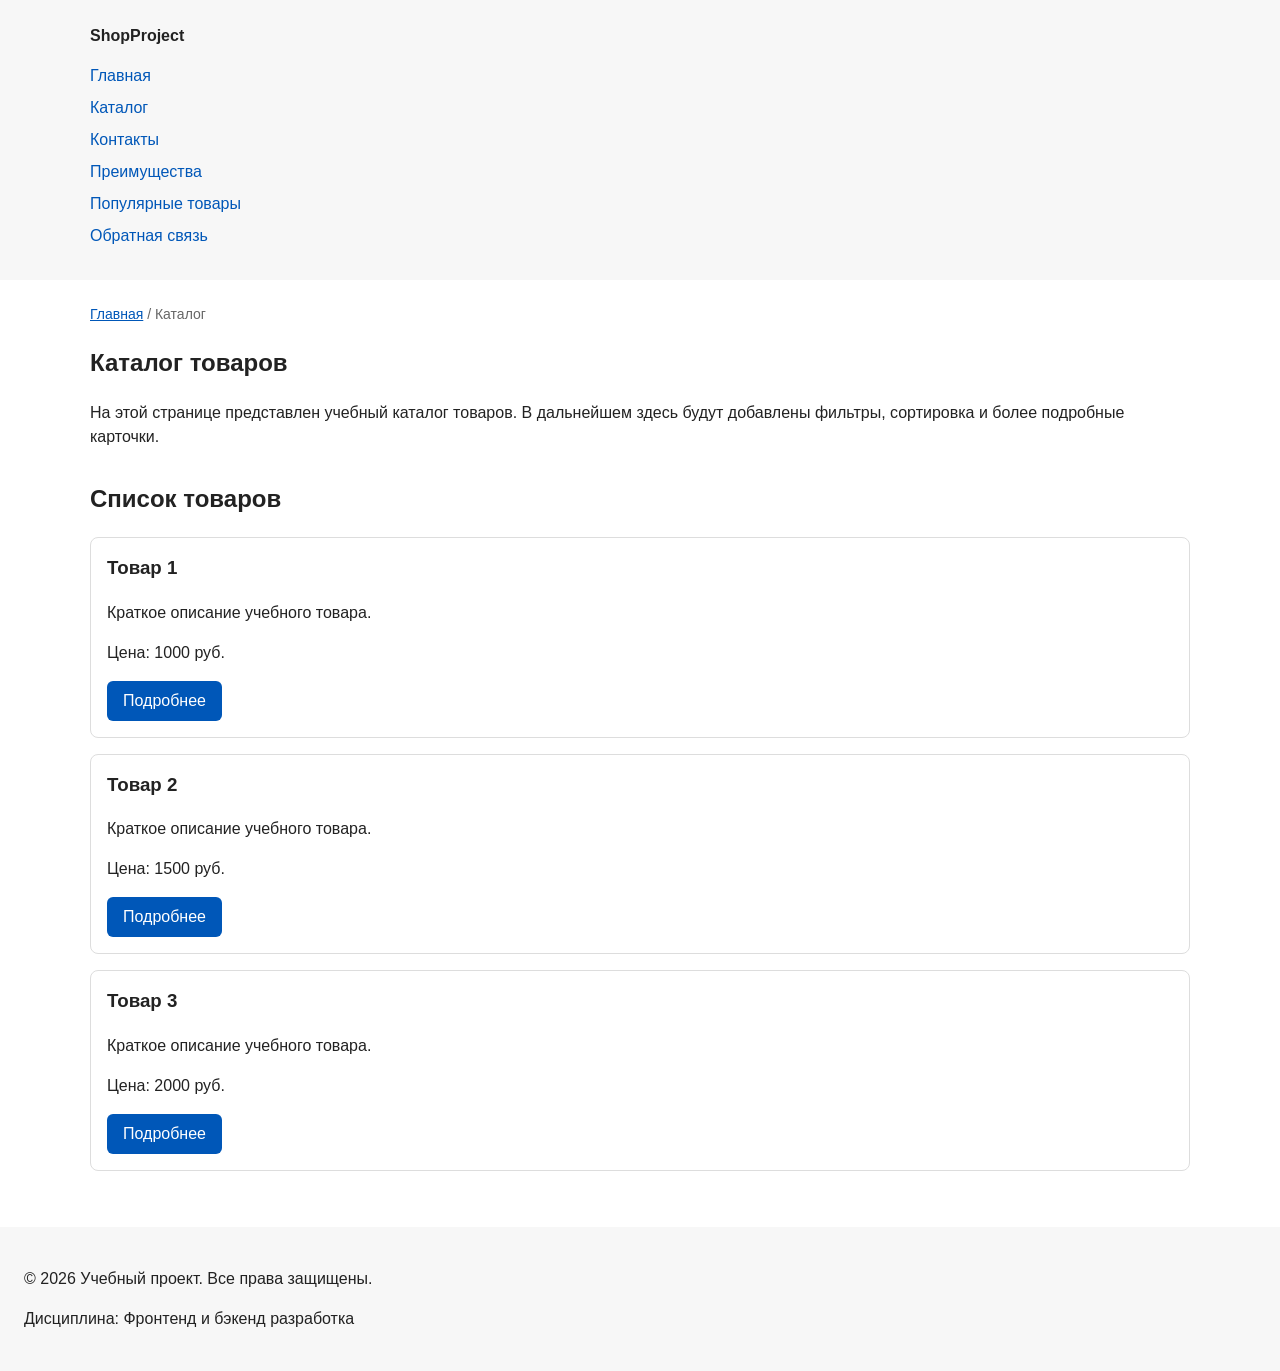
==== catalog.html @ 4d73937c "feat: add multy-page structure navigation and anchots" ====
<!DOCTYPE html>
<html lang="ru">
<head>
  <meta charset="UTF-8">
  <meta name="viewport" content="width=device-width, initial-scale=1.0">
  <meta name="description" content="Каталог товаров учебного интернет-магазина.">
  <title>Каталог товаров — Учебный интернет-магазин</title>
  <link rel="stylesheet" href="css/style.css">
</head>
<body>
  <header>
    <div class="site-header">
      <a class="site-logo" href="index.html">ShopProject</a>

      <nav class="site-nav" aria-label="Основная навигация">
        <ul class="site-nav__list">
          <li><a href="index.html">Главная</a></li>
          <li><a href="catalog.html">Каталог</a></li>
          <li><a href="contacts.html">Контакты</a></li>
          <li><a href="index.html#advantages">Преимущества</a></li>
          <li><a href="index.html#popular">Популярные товары</a></li>
          <li><a href="index.html#contacts">Обратная связь</a></li>
        </ul>
      </nav>
    </div>
  </header>

  <main>
    <nav class="breadcrumbs" aria-label="Хлебные крошки">
      <a href="index.html">Главная</a>
      <span>Каталог</span>
    </nav>

    <section class="section">
      <h1>Каталог товаров</h1>
      <p>
        На этой странице представлен учебный каталог товаров.
        В дальнейшем здесь будут добавлены фильтры, сортировка и более
        подробные карточки.
      </p>
    </section>

    <section class="section">
      <h2>Список товаров</h2>

      <article class="product-card">
        <h3>Товар 1</h3>
        <p>Краткое описание учебного товара.</p>
        <p>Цена: 1000 руб.</p>
        <a class="button" href="index.html#popular">Подробнее</a>
      </article>

      <article class="product-card">
        <h3>Товар 2</h3>
        <p>Краткое описание учебного товара.</p>
        <p>Цена: 1500 руб.</p>
        <a class="button" href="index.html#popular">Подробнее</a>
      </article>

      <article class="product-card">
        <h3>Товар 3</h3>
        <p>Краткое описание учебного товара.</p>
        <p>Цена: 2000 руб.</p>
        <a class="button" href="index.html#popular">Подробнее</a>
      </article>
    </section>
  </main>

  <footer>
    <p>&copy; 2026 Учебный проект. Все права защищены.</p>
    <p>Дисциплина: Фронтенд и бэкенд разработка</p>
  </footer>
</body>
</html>
---- css/style.css ----
html {
  scroll-behavior: smooth;
}


/* ===============================
   1. Переменные проекта
   =============================== */

:root {
  /* Основные цвета проекта */
  --color-bg: #ffffff;
  --color-text: #222222;
  --color-muted: #666666;
  --color-primary: #0057b8;
  --color-primary-dark: #003f86;
  --color-border: #dddddd;
  --color-surface: #f7f7f7;
  --color-surface-accent: #eef5ff;
  --color-danger: #b00020;
  --color-success: #168a2f;
  --color-success-bg: #eefaf0;
  --color-white: #ffffff;

  /* Отступы */
  --space-xs: 4px;
  --space-sm: 8px;
  --space-md: 16px;
  --space-lg: 24px;
  --space-xl: 32px;

  /* Скругления */
  --radius-sm: 6px;
  --radius-md: 8px;
  --radius-lg: 12px;

  /* Размеры */
  --container-width: 1100px;
}


/* ===============================
   2. Базовые стили
   =============================== */

* {
  box-sizing: border-box;
}

body {
  margin: 0;
  font-family: Arial, sans-serif;
  line-height: 1.5;
  color: var(--color-text);
  background-color: var(--color-bg);
}




/*
  Задаём внутренние отступы для основных областей страницы.
  Это делает содержимое визуально отделённым от краёв окна браузера.
*/
header,
main,
footer {
  padding: var(--space-lg);
}
/*
  Оформляем шапку страницы.
  Пока используется простой светло-серый фон.
*/
header {
  background-color: var(--color-surface);
}
/*
  Оформляем подвал страницы тем же фоном,
  чтобы визуально отделить его от основного содержимого.
*/
footer {
  background-color: var(--color-surface);
}


/* ===============================
   3. Общие элементы интерфейса
   =============================== */

a {
  color: var(--color-primary);
}

a:hover {
  color: var(--color-primary-dark);
}

a:focus-visible {
  outline: 2px solid var(--color-primary);
  outline-offset: 3px;
}


/*
  Ограничиваем ширину содержимого шапки,
  чтобы оно не растягивалось слишком сильно на широких экранах.
*/
.site-header {
  max-width: 1100px;
  margin: 0 auto;
}
/*
  Оформляем текстовый логотип.
*/
.site-logo {
  font-weight: bold;
  text-decoration: none;
  color: #222222;
}
/*
  Убираем стандартные отступы и маркеры списка навигации.
*/
.site-nav__list {
  padding: 0;
  margin: 16px 0 0;
  list-style: none;
}
/*
  Добавляем расстояние между пунктами меню.
*/
.site-nav__list li {
  margin-bottom: 8px;
}
/*
  Оформляем ссылки меню.
*/
.site-nav__list a {
  color: #0057b8;
  text-decoration: none;
}
/*
  При наведении мыши подчёркиваем ссылку.
  Подробно состояния интерфейса будут рассмотрены в практической работе 1.7.
*/
.site-nav__list a:hover {
  text-decoration: underline;
}



/*
  Hero-блок — первый крупный блок страницы.
  Он визуально отделяется от остальных разделов фоном и отступами.
*/
/* ===============================
   4. Компоненты страницы
   =============================== */

.hero {
  max-width: var(--container-width);
  margin: 0 auto var(--space-xl);
  padding: var(--space-xl) var(--space-lg);
  background-color: var(--color-surface-accent);
  border-radius: var(--radius-lg);
}

.section {
  max-width: var(--container-width);
  margin: 0 auto var(--space-xl);
}

.section h2 {
  margin-top: 0;
}

/*
  Убираем лишний верхний отступ у заголовков разделов.
*/
.section h2 {
  margin-top: 0;
}



/*
  Карточка товара — самостоятельный блок.
  На следующих занятиях карточки будут доработаны и выстроены в сетку.
*/
.product-card {
  margin-bottom: var(--space-md);
  padding: var(--space-md);
  border: 1px solid var(--color-border);
  border-radius: var(--radius-md);
  background-color: var(--color-bg);
}

.product-card:hover {
  border-color: var(--color-primary);
}

.product-card h3 {
  margin-top: 0;
}



/*
  Пока это обычная ссылка, но визуально она оформляется как кнопка.
*/
.button {
  display: inline-block;
  padding: var(--space-sm) var(--space-md);
  color: var(--color-white);
  background-color: var(--color-primary);
  text-decoration: none;
  border: none;
  border-radius: var(--radius-sm);
  cursor: pointer;
}

.button:hover {
  background-color: var(--color-primary-dark);
}

.button:focus-visible {
  outline: 2px solid var(--color-primary);
  outline-offset: 3px;
}

.button:disabled {
  opacity: 0.6;
  cursor: not-allowed;
}

/*
  Дополнительный информационный блок.
*/
.aside-info {
  max-width: var(--container-width);
  margin: 0 auto var(--space-xl);
  padding: var(--space-md);
  border-left: 4px solid var(--color-primary);
  background-color: var(--color-surface);
}



/*
  Модальное окно.
  Элемент dialog сам умеет открываться поверх страницы.
*/
.order-dialog {
  width: min(100% - 32px, 560px);
  padding: 24px;
  border: none;
  border-radius: 12px;
}

/*
  Затемнение фона за модальным окном.
*/
/* ===============================
   5. Форма и модальное окно
   =============================== */

.order-dialog {
  width: min(100% - 32px, 560px);
  padding: var(--space-lg);
  border: none;
  border-radius: var(--radius-lg);
}

.order-dialog::backdrop {
  background-color: rgba(0, 0, 0, 0.5);
}

.form-field {
  margin-bottom: var(--space-md);
}

.form-field label {
  display: block;
  margin-bottom: var(--space-xs);
}

.form-field input,
.form-field select,
.form-field textarea {
  width: 100%;
  padding: 10px 12px;
  border: 1px solid var(--color-border);
  border-radius: var(--radius-sm);
  font: inherit;
}

.form-field input[type="checkbox"] {
  width: auto;
}

.form-field small {
  display: block;
  margin-top: var(--space-xs);
  color: var(--color-muted);
}


/*
  Видимый фокус для клавиатурной навигации.
*/
.form-field input:hover,
.form-field select:hover,
.form-field textarea:hover {
  border-color: var(--color-primary);
}

.form-field input:focus-visible,
.form-field select:focus-visible,
.form-field textarea:focus-visible,
.form-actions button:focus-visible {
  outline: 2px solid var(--color-primary);
  outline-offset: 3px;
}

[aria-invalid="true"] {
  border-color: var(--color-danger);
}


/*
  Кнопки формы.
*/
.form-actions {
  display: flex;
  gap: 12px;
  margin-top: 20px;
}

/*
  Сообщение об успешной отправке.
*/
.success-message {
  max-width: var(--container-width);
  margin: var(--space-lg) auto;
  padding: var(--space-md);
  border-left: 4px solid var(--color-success);
  background-color: var(--color-success-bg);
}

.breadcrumbs {
  max-width: var(--container-width);
  margin: 0 auto var(--space-md);
  font-size: 14px;
  color: var(--color-muted);
}

.breadcrumbs a {
  color: var(--color-primary);
}

.breadcrumbs span::before {
  content: " / ";
  color: var(--color-muted);
}

:target {
  outline: 2px dashed var(--color-primary);
  outline-offset: 4px;
}
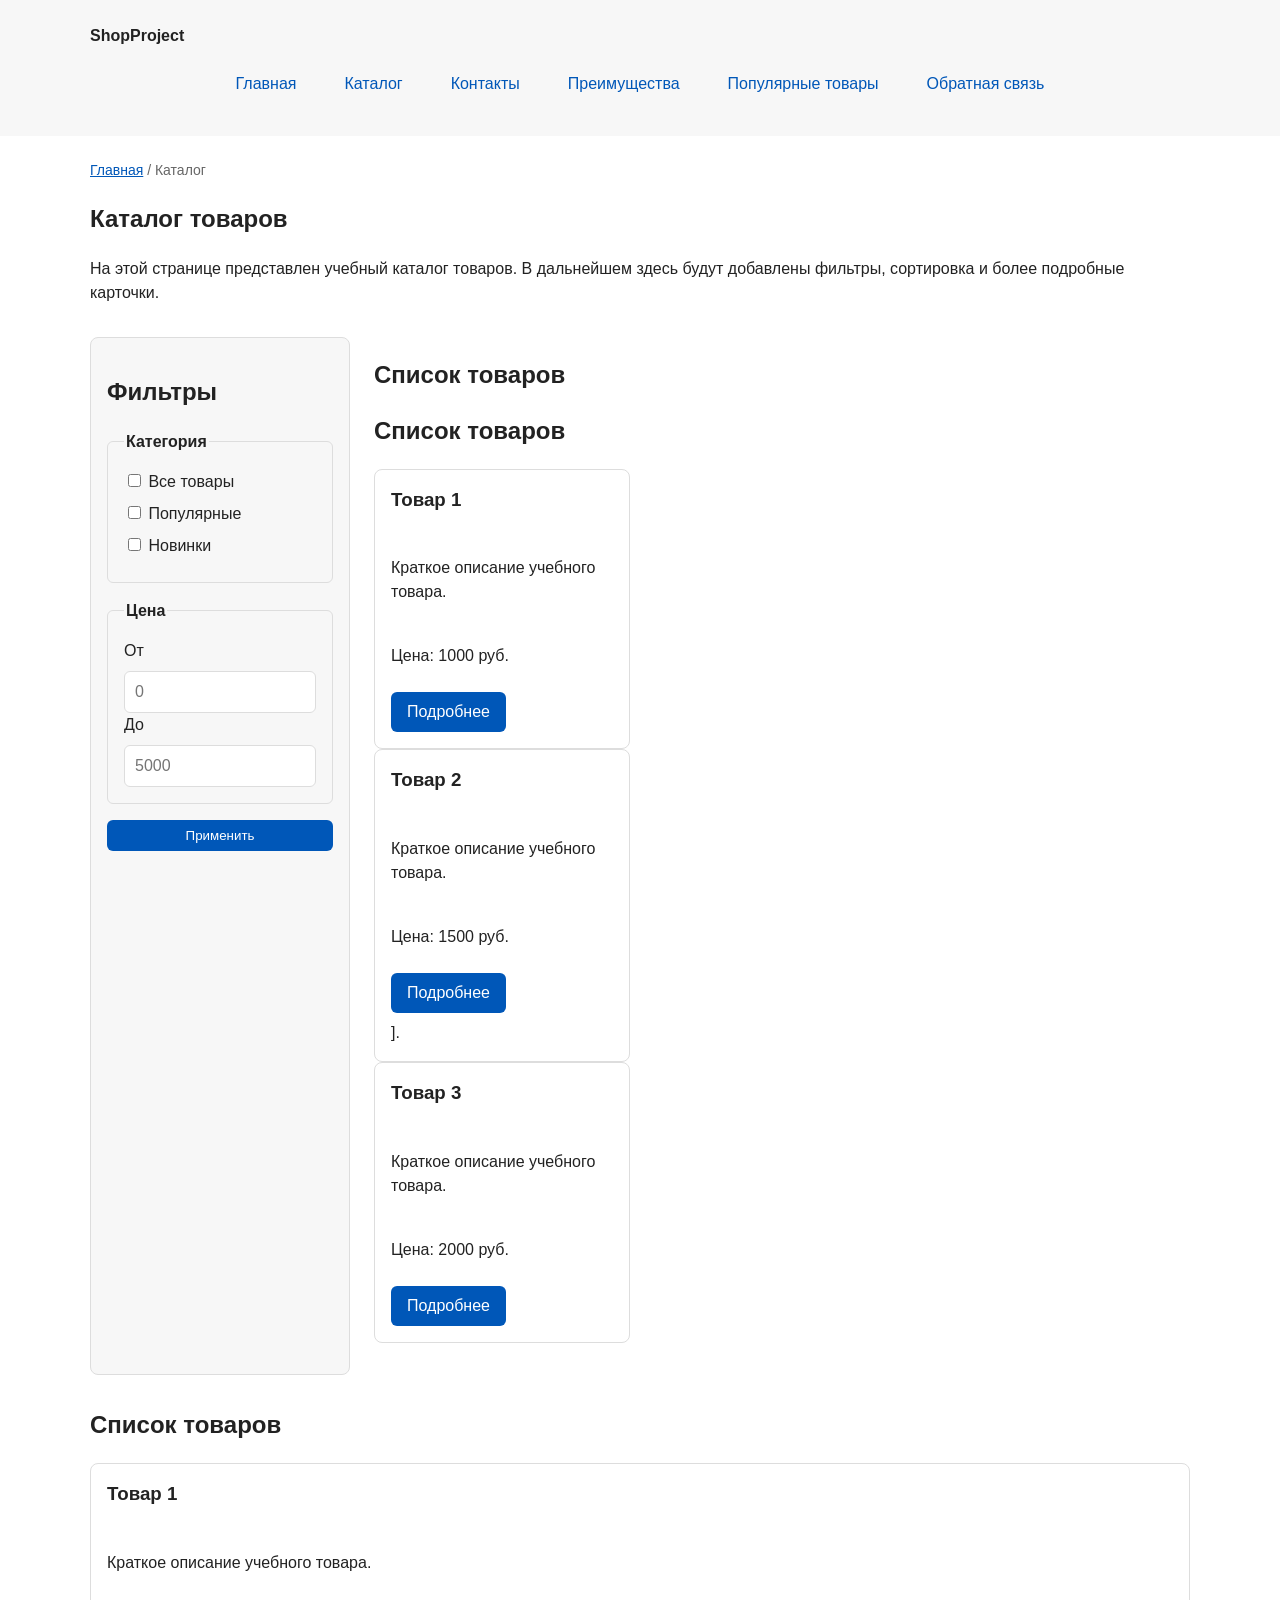
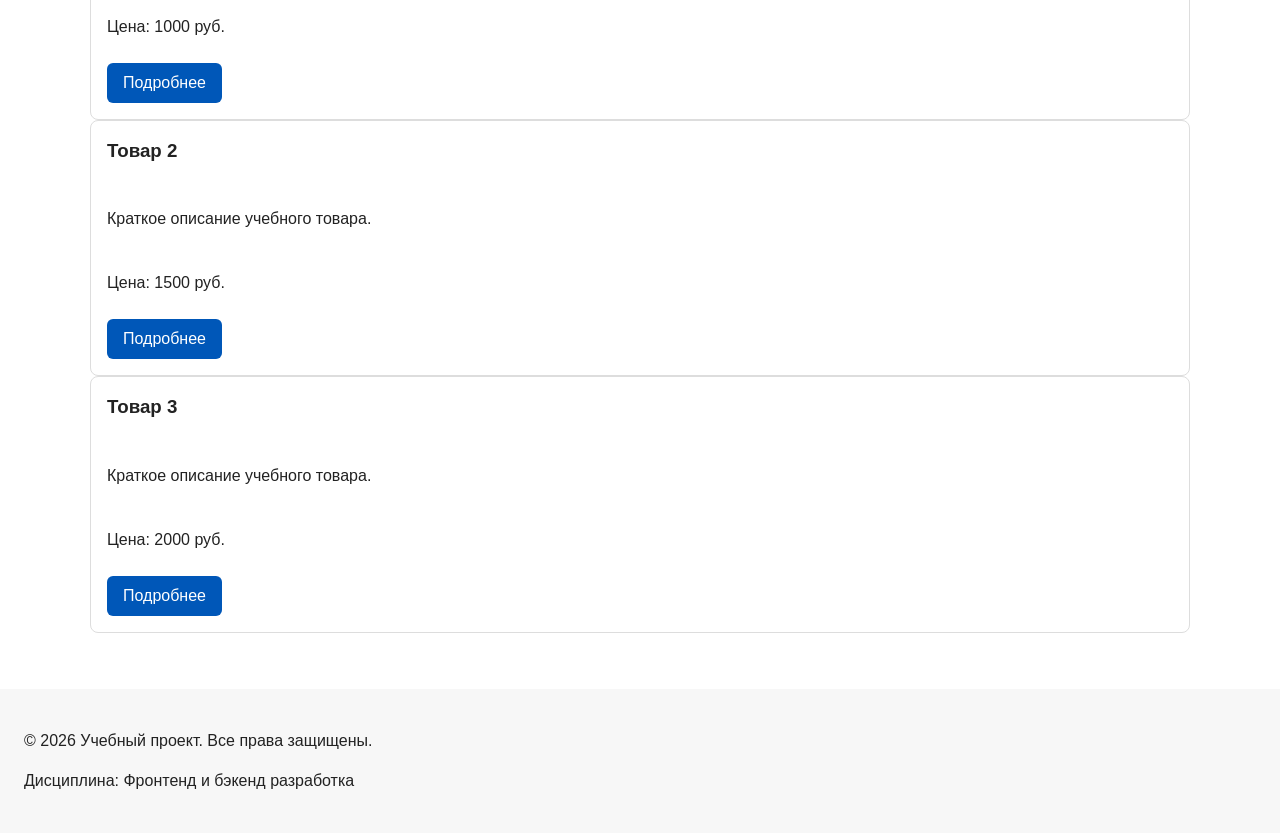
==== commit a4ea07ed: "feat: add flex navigation and grid catalog layout" ====
--- a/catalog.html
+++ b/catalog.html
@@ -4,6 +4,11 @@
   <meta charset="UTF-8">
   <meta name="viewport" content="width=device-width, initial-scale=1.0">
   <meta name="description" content="Каталог товаров учебного интернет-магазина.">
+  <meta property="og:type" content="website">
+  <meta property="og:title" content="Учебный интернет-магазин">
+  <meta property="og:description" content="Учебный frontend-проект интернет-магазина.">
+  <meta property="og:image" content="https://username.github.io/kr1-html-css-shop/images/preview.jpg">
+
   <title>Каталог товаров — Учебный интернет-магазин</title>
   <link rel="stylesheet" href="css/style.css">
 </head>
@@ -40,6 +45,77 @@
       </p>
     </section>
 
+    <section class="catalog-layout">
+      <aside class="catalog-filters">
+        <h2>Фильтры</h2>
+
+        <form class="filters-form" action="#" method="get">
+          <fieldset>
+            <legend>Категория</legend>
+
+            <label>
+              <input type="checkbox" name="category" value="all">
+              Все товары
+            </label>
+
+            <label>
+            <input type="checkbox" name="category" value="popular">
+            Популярные
+            </label>
+
+            <label>
+            <input type="checkbox" name="category" value="new">
+            Новинки
+            </label>
+          </fieldset>
+
+          <fieldset>
+            <legend>Цена</legend>
+
+            <label for="price-from">От</label>
+            <input id="price-from" name="price-from" type="number" min="0" placeholder="0">
+
+            <label for="price-to">До</label>
+            <input id="price-to" name="price-to" type="number" min="0" placeholder="5000">
+          </fieldset>
+
+          <button class="button" type="submit">Применить</button>
+        </form>
+      </aside>
+
+    <section class="catalog-products">
+        <h2>Список товаров</h2>
+
+        <div class="products-grid">
+          <section class="section">
+            <h2>Список товаров</h2>
+
+            <article class="product-card">
+              <h3>Товар 1</h3>
+              <p>Краткое описание учебного товара.</p>
+              <p>Цена: 1000 руб.</p>
+              <a class="button" href="index.html#popular">Подробнее</a>
+            </article>
+
+            <article class="product-card">
+              <h3>Товар 2</h3>
+              <p>Краткое описание учебного товара.</p>
+              <p>Цена: 1500 руб.</p>
+              <a class="button" href="index.html#popular">Подробнее</a>
+      ].    </article>
+
+            <article class="product-card">
+              <h3>Товар 3</h3>
+              <p>Краткое описание учебного товара.</p>
+              <p>Цена: 2000 руб.</p>
+              <a class="button" href="index.html#popular">Подробнее</a>
+            </article>
+          </section>
+        </div>
+    </section>
+    </section>
+
+
     <section class="section">
       <h2>Список товаров</h2>
 
--- a/css/style.css
+++ b/css/style.css
@@ -121,10 +121,16 @@
   Убираем стандартные отступы и маркеры списка навигации.
 */
 .site-nav__list {
+  display: flex;
+  flex-wrap: wrap;
+  justify-content: center;
+  align-items: center;
+  gap: var(--space-md);
   padding: 0;
-  margin: 16px 0 0;
+  margin: var(--space-md) 0 0;
   list-style: none;
 }
+
 /*
   Добавляем расстояние между пунктами меню.
 */
@@ -135,9 +141,18 @@
   Оформляем ссылки меню.
 */
 .site-nav__list a {
-  color: #0057b8;
+  display: inline-block;
+  padding: var(--space-sm) var(--space-md);
+  color: var(--color-primary);
   text-decoration: none;
-}
+  border-radius: var(--radius-sm);
+}
+
+.site-nav__list a:hover {
+  color: var(--color-white);
+  background-color: var(--color-primary);
+}
+
 /*
   При наведении мыши подчёркиваем ссылку.
   Подробно состояния интерфейса будут рассмотрены в практической работе 1.7.
@@ -187,12 +202,21 @@
   На следующих занятиях карточки будут доработаны и выстроены в сетку.
 */
 .product-card {
-  margin-bottom: var(--space-md);
+  display: flex;
+  flex-direction: column;
+  gap: var(--space-sm);
+  margin-bottom: 0;
   padding: var(--space-md);
   border: 1px solid var(--color-border);
   border-radius: var(--radius-md);
   background-color: var(--color-bg);
 }
+
+.product-card .button {
+  margin-top: auto;
+  align-self: flex-start;
+}
+
 
 .product-card:hover {
   border-color: var(--color-primary);
@@ -366,3 +390,111 @@
   outline: 2px dashed var(--color-primary);
   outline-offset: 4px;
 }
+
+.products-grid {
+  display: grid;
+  grid-template-columns: repeat(3, 1fr);
+  gap: var(--space-lg);
+}
+
+
+.catalog-layout {
+  max-width: var(--container-width);
+  margin: 0 auto var(--space-xl);
+  display: grid;
+  grid-template-columns: 260px 1fr;
+  grid-template-areas: "filters products";
+  gap: var(--space-lg);
+}
+
+.catalog-filters {
+  grid-area: filters;
+  padding: var(--space-md);
+  border: 1px solid var(--color-border);
+  border-radius: var(--radius-md);
+  background-color: var(--color-surface);
+}
+
+.catalog-products {
+  grid-area: products;
+}
+
+.filters-form {
+  display: grid;
+  gap: var(--space-md);
+}
+
+.filters-form fieldset {
+  margin: 0;
+  padding: var(--space-md);
+  border: 1px solid var(--color-border);
+  border-radius: var(--radius-sm);
+}
+
+.filters-form legend {
+  font-weight: 700;
+}
+
+.filters-form label {
+  display: block;
+  margin-bottom: var(--space-sm);
+}
+
+.filters-form input[type="number"] {
+  width: 100%;
+  padding: 8px 10px;
+  border: 1px solid var(--color-border);
+  border-radius: var(--radius-sm);
+  font: inherit;
+}
+
+
+.catalog-layout {
+  max-width: var(--container-width);
+  margin: 0 auto var(--space-xl);
+  display: grid;
+  grid-template-columns: 260px 1fr;
+  grid-template-areas: "filters products";
+  gap: var(--space-lg);
+}
+
+.catalog-filters {
+  grid-area: filters;
+  padding: var(--space-md);
+  border: 1px solid var(--color-border);
+  border-radius: var(--radius-md);
+  background-color: var(--color-surface);
+}
+
+.catalog-products {
+  grid-area: products;
+}
+
+.filters-form {
+  display: grid;
+  gap: var(--space-md);
+}
+
+.filters-form fieldset {
+  margin: 0;
+  padding: var(--space-md);
+  border: 1px solid var(--color-border);
+  border-radius: var(--radius-sm);
+}
+
+.filters-form legend {
+  font-weight: 700;
+}
+
+.filters-form label {
+  display: block;
+  margin-bottom: var(--space-sm);
+}
+
+.filters-form input[type="number"] {
+  width: 100%;
+  padding: 8px 10px;
+  border: 1px solid var(--color-border);
+  border-radius: var(--radius-sm);
+  font: inherit;
+}
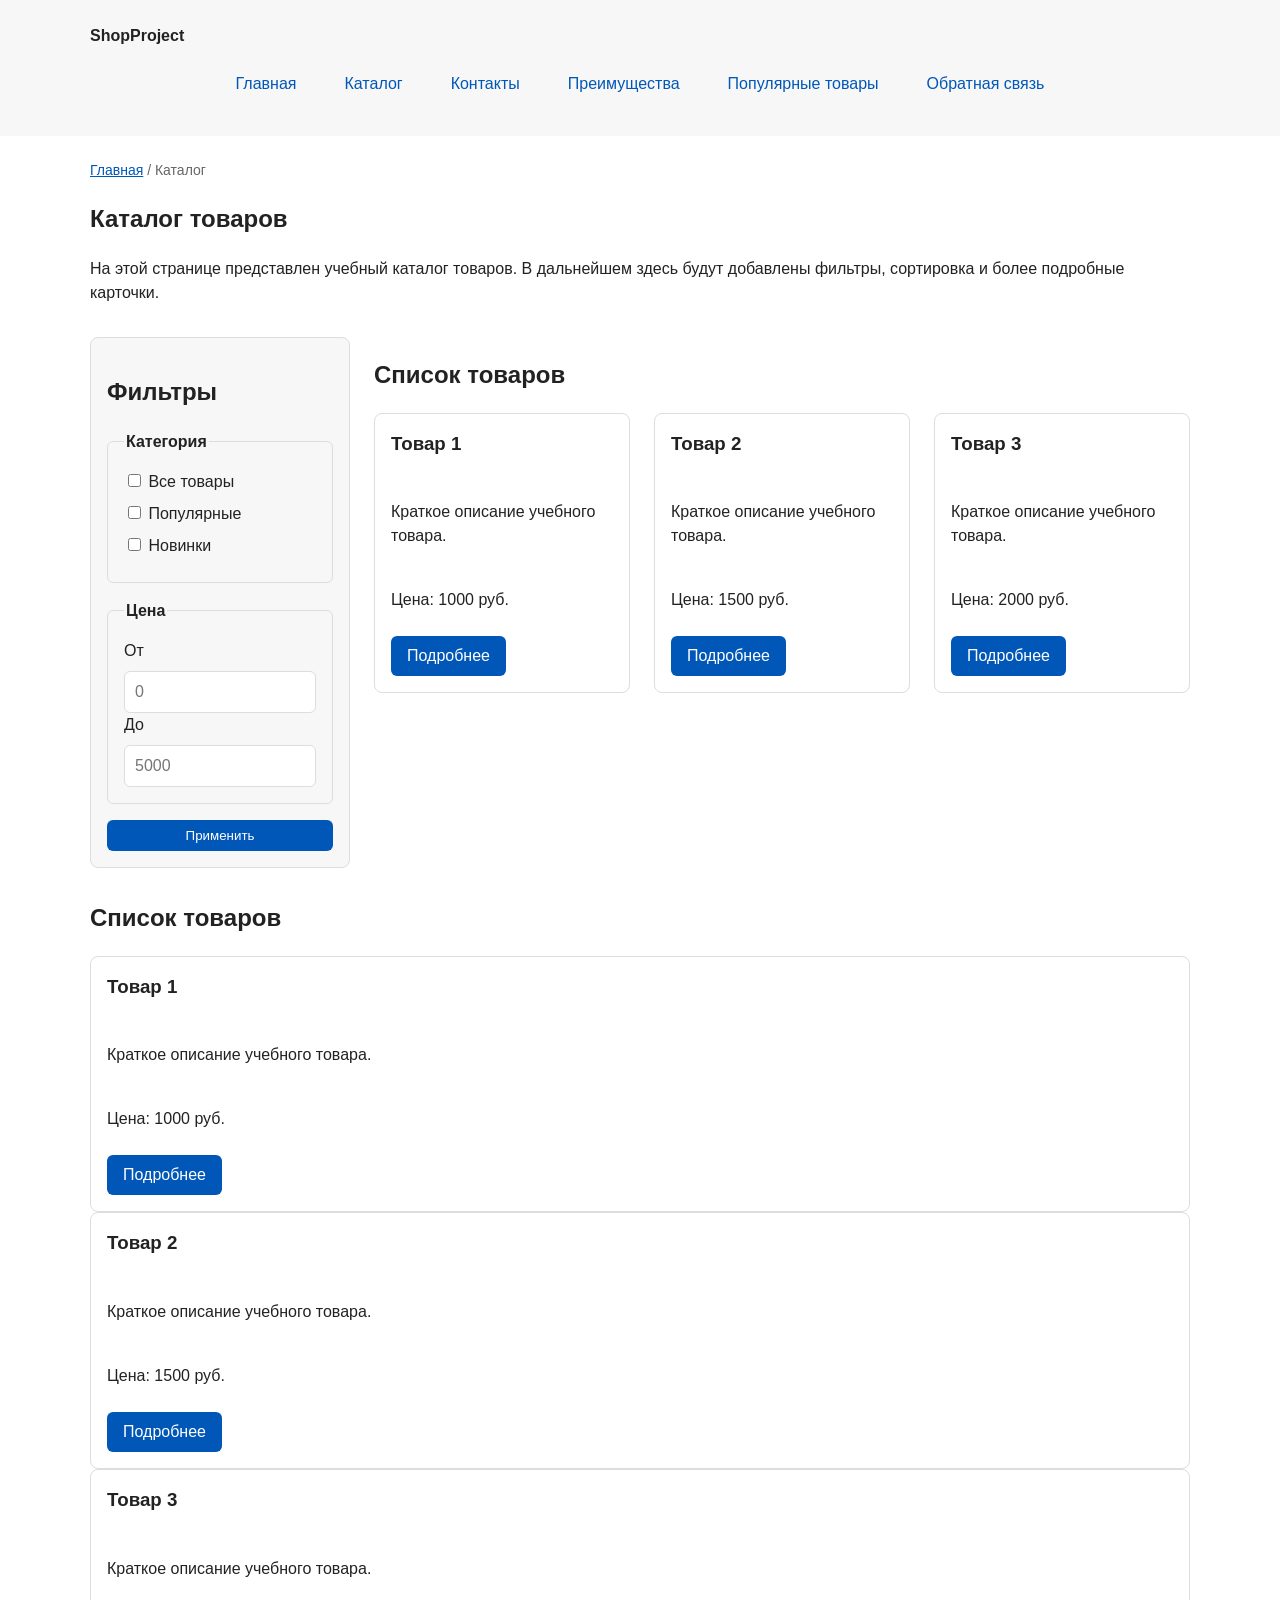
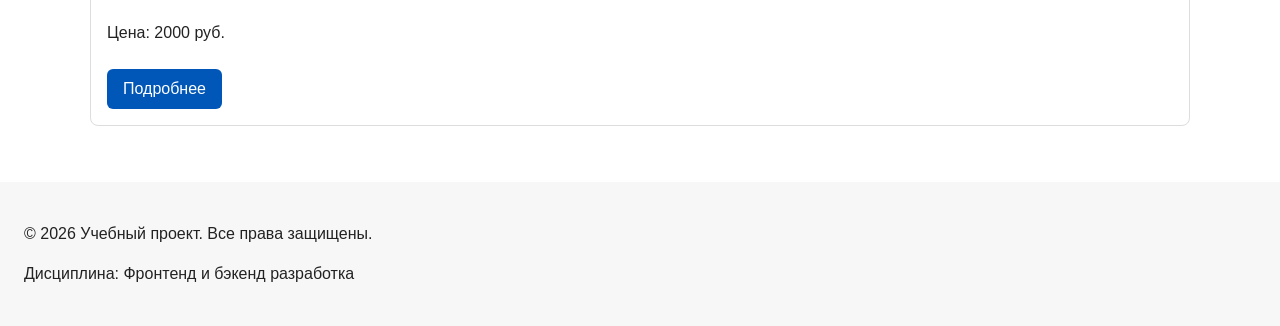
==== commit abddea2d: "fix grid" ====
--- a/catalog.html
+++ b/catalog.html
@@ -87,8 +87,8 @@
         <h2>Список товаров</h2>
 
         <div class="products-grid">
-          <section class="section">
-            <h2>Список товаров</h2>
+     
+           
 
             <article class="product-card">
               <h3>Товар 1</h3>
@@ -102,7 +102,7 @@
               <p>Краткое описание учебного товара.</p>
               <p>Цена: 1500 руб.</p>
               <a class="button" href="index.html#popular">Подробнее</a>
-      ].    </article>
+          </article>
 
             <article class="product-card">
               <h3>Товар 3</h3>
@@ -110,7 +110,7 @@
               <p>Цена: 2000 руб.</p>
               <a class="button" href="index.html#popular">Подробнее</a>
             </article>
-          </section>
+          
         </div>
     </section>
     </section>
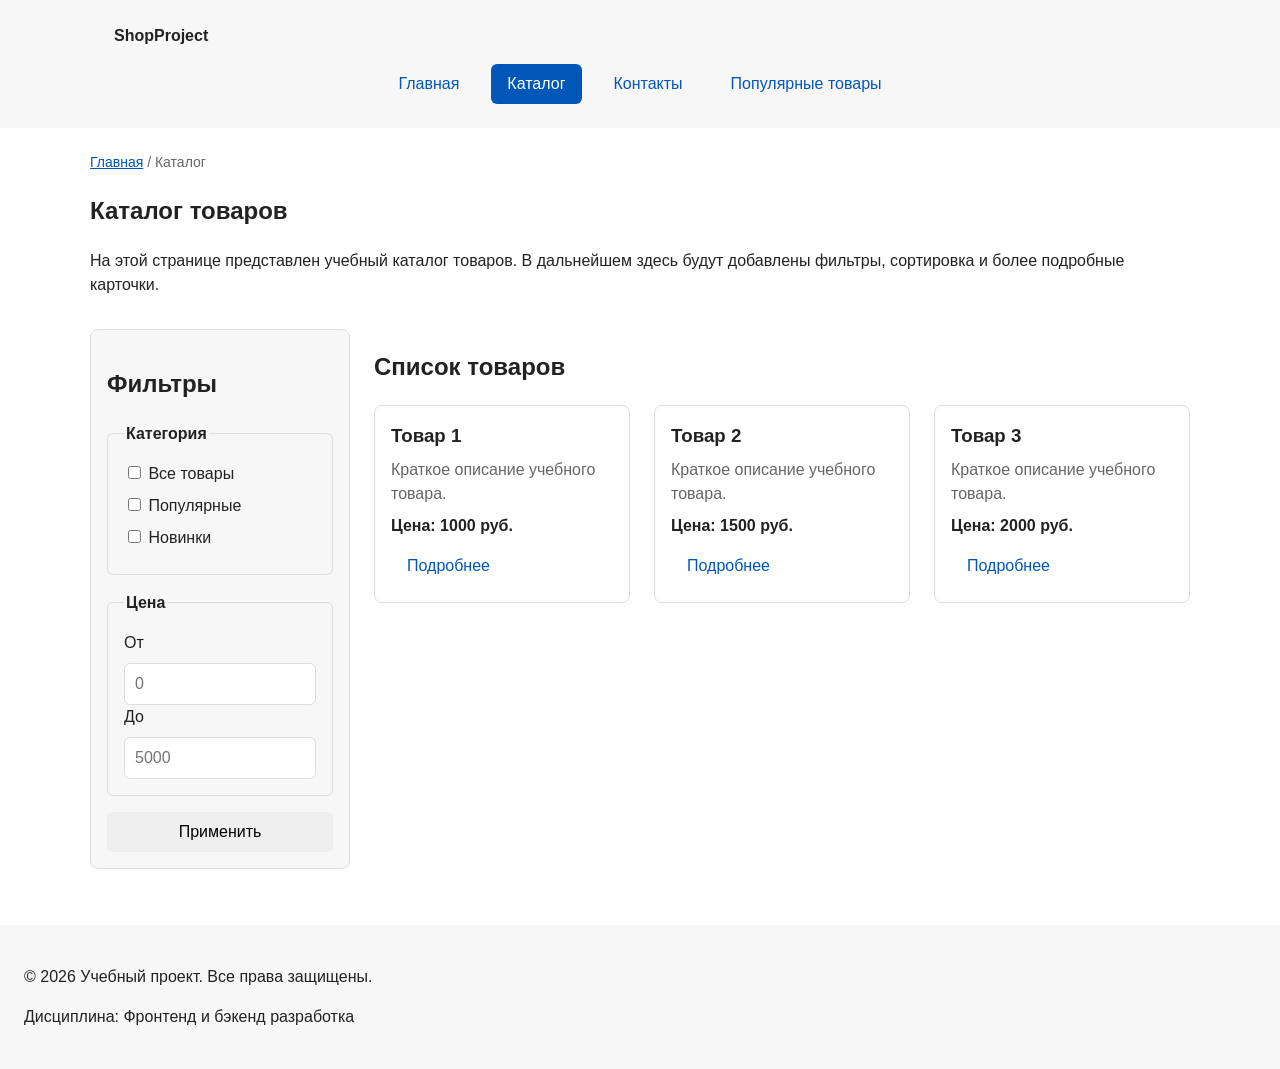
==== commit 541b0b62: "refactor: apply BEM naming to CSS classes" ====
--- a/catalog.html
+++ b/catalog.html
@@ -4,27 +4,31 @@
   <meta charset="UTF-8">
   <meta name="viewport" content="width=device-width, initial-scale=1.0">
   <meta name="description" content="Каталог товаров учебного интернет-магазина.">
-  <meta property="og:type" content="website">
-  <meta property="og:title" content="Учебный интернет-магазин">
-  <meta property="og:description" content="Учебный frontend-проект интернет-магазина.">
-  <meta property="og:image" content="https://username.github.io/kr1-html-css-shop/images/preview.jpg">
-
   <title>Каталог товаров — Учебный интернет-магазин</title>
   <link rel="stylesheet" href="css/style.css">
 </head>
 <body>
-  <header>
-    <div class="site-header">
-      <a class="site-logo" href="index.html">ShopProject</a>
-
+  <header class="site-header">
+    <div class="site-header__inner">
+      <a class="site-header__logo" href="index.html">ShopProject</a>
       <nav class="site-nav" aria-label="Основная навигация">
         <ul class="site-nav__list">
-          <li><a href="index.html">Главная</a></li>
-          <li><a href="catalog.html">Каталог</a></li>
-          <li><a href="contacts.html">Контакты</a></li>
-          <li><a href="index.html#advantages">Преимущества</a></li>
-          <li><a href="index.html#popular">Популярные товары</a></li>
-          <li><a href="index.html#contacts">Обратная связь</a></li>
+          <li class="site-nav__item">
+            <a class="site-nav__link" href="index.html">Главная</a>
+          </li>
+          <li class="site-nav__item">
+            <a class="site-nav__link site-nav__link--active" href="catalog.html">
+              Каталог
+            </a>
+          </li>
+          <li class="site-nav__item">
+            <a class="site-nav__link" href="contacts.html">Контакты</a>
+          </li>
+          <li class="site-nav__item">
+            <a class="site-nav__link" href="index.html#popular">
+              Популярные товары
+            </a>
+          </li>
         </ul>
       </nav>
     </div>
@@ -32,8 +36,8 @@
 
   <main>
     <nav class="breadcrumbs" aria-label="Хлебные крошки">
-      <a href="index.html">Главная</a>
-      <span>Каталог</span>
+      <a class="breadcrumbs__link" href="index.html">Главная</a>
+      <span class="breadcrumbs__current">Каталог</span>
     </nav>
 
     <section class="section">
@@ -48,33 +52,27 @@
     <section class="catalog-layout">
       <aside class="catalog-filters">
         <h2>Фильтры</h2>
-
         <form class="filters-form" action="#" method="get">
           <fieldset>
             <legend>Категория</legend>
-
             <label>
               <input type="checkbox" name="category" value="all">
               Все товары
             </label>
-
             <label>
-            <input type="checkbox" name="category" value="popular">
-            Популярные
+              <input type="checkbox" name="category" value="popular">
+              Популярные
             </label>
-
             <label>
-            <input type="checkbox" name="category" value="new">
-            Новинки
+              <input type="checkbox" name="category" value="new">
+              Новинки
             </label>
           </fieldset>
 
           <fieldset>
             <legend>Цена</legend>
-
             <label for="price-from">От</label>
             <input id="price-from" name="price-from" type="number" min="0" placeholder="0">
-
             <label for="price-to">До</label>
             <input id="price-to" name="price-to" type="number" min="0" placeholder="5000">
           </fieldset>
@@ -83,68 +81,35 @@
         </form>
       </aside>
 
-    <section class="catalog-products">
+      <section class="catalog-products">
         <h2>Список товаров</h2>
-
         <div class="products-grid">
-     
-           
-
-            <article class="product-card">
-              <h3>Товар 1</h3>
-              <p>Краткое описание учебного товара.</p>
-              <p>Цена: 1000 руб.</p>
-              <a class="button" href="index.html#popular">Подробнее</a>
-            </article>
-
-            <article class="product-card">
-              <h3>Товар 2</h3>
-              <p>Краткое описание учебного товара.</p>
-              <p>Цена: 1500 руб.</p>
-              <a class="button" href="index.html#popular">Подробнее</a>
+          <article class="product-card">
+            <h3 class="product-card__title">Товар 1</h3>
+            <p class="product-card__description">Краткое описание учебного товара.</p>
+            <p class="product-card__price">Цена: 1000 руб.</p>
+            <a class="button product-card__button" href="index.html#popular">Подробнее</a>
           </article>
-
-            <article class="product-card">
-              <h3>Товар 3</h3>
-              <p>Краткое описание учебного товара.</p>
-              <p>Цена: 2000 руб.</p>
-              <a class="button" href="index.html#popular">Подробнее</a>
-            </article>
-          
+          <article class="product-card">
+            <h3 class="product-card__title">Товар 2</h3>
+            <p class="product-card__description">Краткое описание учебного товара.</p>
+            <p class="product-card__price">Цена: 1500 руб.</p>
+            <a class="button product-card__button" href="index.html#popular">Подробнее</a>
+          </article>
+          <article class="product-card">
+            <h3 class="product-card__title">Товар 3</h3>
+            <p class="product-card__description">Краткое описание учебного товара.</p>
+            <p class="product-card__price">Цена: 2000 руб.</p>
+            <a class="button product-card__button" href="index.html#popular">Подробнее</a>
+          </article>
         </div>
-    </section>
-    </section>
-
-
-    <section class="section">
-      <h2>Список товаров</h2>
-
-      <article class="product-card">
-        <h3>Товар 1</h3>
-        <p>Краткое описание учебного товара.</p>
-        <p>Цена: 1000 руб.</p>
-        <a class="button" href="index.html#popular">Подробнее</a>
-      </article>
-
-      <article class="product-card">
-        <h3>Товар 2</h3>
-        <p>Краткое описание учебного товара.</p>
-        <p>Цена: 1500 руб.</p>
-        <a class="button" href="index.html#popular">Подробнее</a>
-      </article>
-
-      <article class="product-card">
-        <h3>Товар 3</h3>
-        <p>Краткое описание учебного товара.</p>
-        <p>Цена: 2000 руб.</p>
-        <a class="button" href="index.html#popular">Подробнее</a>
-      </article>
+      </section>
     </section>
   </main>
 
-  <footer>
+  <footer class="site-footer">
     <p>&copy; 2026 Учебный проект. Все права защищены.</p>
     <p>Дисциплина: Фронтенд и бэкенд разработка</p>
   </footer>
 </body>
-</html>
+</html>
--- a/css/style.css
+++ b/css/style.css
@@ -55,30 +55,12 @@
   background-color: var(--color-bg);
 }
 
-
-
-
-/*
-  Задаём внутренние отступы для основных областей страницы.
-  Это делает содержимое визуально отделённым от краёв окна браузера.
-*/
-header,
-main,
-footer {
+main {
   padding: var(--space-lg);
 }
-/*
-  Оформляем шапку страницы.
-  Пока используется простой светло-серый фон.
-*/
-header {
-  background-color: var(--color-surface);
-}
-/*
-  Оформляем подвал страницы тем же фоном,
-  чтобы визуально отделить его от основного содержимого.
-*/
-footer {
+
+.site-footer {
+  padding: var(--space-lg);
   background-color: var(--color-surface);
 }
 
@@ -100,26 +82,32 @@
   outline-offset: 3px;
 }
 
-
-/*
-  Ограничиваем ширину содержимого шапки,
-  чтобы оно не растягивалось слишком сильно на широких экранах.
-*/
+:target {
+  outline: 2px dashed var(--color-primary);
+  outline-offset: 4px;
+}
+
+
+/* ===============================
+   4. Шапка и навигация (этап 4)
+   =============================== */
+
 .site-header {
-  max-width: 1100px;
+  background-color: var(--color-surface);
+}
+
+.site-header__inner {
+  max-width: var(--container-width);
   margin: 0 auto;
-}
-/*
-  Оформляем текстовый логотип.
-*/
-.site-logo {
-  font-weight: bold;
+  padding: var(--space-lg);
+}
+
+.site-header__logo {
+  font-weight: 700;
+  color: var(--color-text);
   text-decoration: none;
-  color: #222222;
-}
-/*
-  Убираем стандартные отступы и маркеры списка навигации.
-*/
+}
+
 .site-nav__list {
   display: flex;
   flex-wrap: wrap;
@@ -131,16 +119,7 @@
   list-style: none;
 }
 
-/*
-  Добавляем расстояние между пунктами меню.
-*/
-.site-nav__list li {
-  margin-bottom: 8px;
-}
-/*
-  Оформляем ссылки меню.
-*/
-.site-nav__list a {
+.site-nav__link {
   display: inline-block;
   padding: var(--space-sm) var(--space-md);
   color: var(--color-primary);
@@ -148,27 +127,24 @@
   border-radius: var(--radius-sm);
 }
 
-.site-nav__list a:hover {
+.site-nav__link:hover {
   color: var(--color-white);
   background-color: var(--color-primary);
 }
 
-/*
-  При наведении мыши подчёркиваем ссылку.
-  Подробно состояния интерфейса будут рассмотрены в практической работе 1.7.
-*/
-.site-nav__list a:hover {
-  text-decoration: underline;
-}
-
-
-
-/*
-  Hero-блок — первый крупный блок страницы.
-  Он визуально отделяется от остальных разделов фоном и отступами.
-*/
-/* ===============================
-   4. Компоненты страницы
+.site-nav__link:focus-visible {
+  outline: 2px solid var(--color-primary);
+  outline-offset: 3px;
+}
+
+.site-nav__link--active {
+  color: var(--color-white);
+  background-color: var(--color-primary);
+}
+
+
+/* ===============================
+   5. Компоненты страницы
    =============================== */
 
 .hero {
@@ -188,208 +164,69 @@
   margin-top: 0;
 }
 
-/*
-  Убираем лишний верхний отступ у заголовков разделов.
-*/
-.section h2 {
-  margin-top: 0;
-}
-
-
-
-/*
-  Карточка товара — самостоятельный блок.
-  На следующих занятиях карточки будут доработаны и выстроены в сетку.
-*/
+.aside-info {
+  max-width: var(--container-width);
+  margin: 0 auto var(--space-xl);
+  padding: var(--space-md);
+  border-left: 4px solid var(--color-primary);
+  background-color: var(--color-surface);
+}
+
+
+/* ===============================
+   6. Карточка товара (этап 6)
+   =============================== */
+
 .product-card {
   display: flex;
   flex-direction: column;
   gap: var(--space-sm);
-  margin-bottom: 0;
   padding: var(--space-md);
   border: 1px solid var(--color-border);
   border-radius: var(--radius-md);
   background-color: var(--color-bg);
 }
 
-.product-card .button {
+.product-card:hover {
+  border-color: var(--color-primary);
+}
+
+.product-card--featured {
+  border-color: var(--color-primary);
+}
+
+.product-card--discount {
+  border-color: var(--color-danger);
+}
+
+.product-card__title {
+  margin: 0;
+  color: var(--color-text);
+}
+
+.product-card__description {
+  margin: 0;
+  color: var(--color-muted);
+}
+
+.product-card__price {
+  margin: 0;
+  font-weight: 700;
+}
+
+.product-card--discount .product-card__price {
+  color: var(--color-danger);
+}
+
+.product-card__button {
   margin-top: auto;
   align-self: flex-start;
 }
 
 
-.product-card:hover {
-  border-color: var(--color-primary);
-}
-
-.product-card h3 {
-  margin-top: 0;
-}
-
-
-
-/*
-  Пока это обычная ссылка, но визуально она оформляется как кнопка.
-*/
-.button {
-  display: inline-block;
-  padding: var(--space-sm) var(--space-md);
-  color: var(--color-white);
-  background-color: var(--color-primary);
-  text-decoration: none;
-  border: none;
-  border-radius: var(--radius-sm);
-  cursor: pointer;
-}
-
-.button:hover {
-  background-color: var(--color-primary-dark);
-}
-
-.button:focus-visible {
-  outline: 2px solid var(--color-primary);
-  outline-offset: 3px;
-}
-
-.button:disabled {
-  opacity: 0.6;
-  cursor: not-allowed;
-}
-
-/*
-  Дополнительный информационный блок.
-*/
-.aside-info {
-  max-width: var(--container-width);
-  margin: 0 auto var(--space-xl);
-  padding: var(--space-md);
-  border-left: 4px solid var(--color-primary);
-  background-color: var(--color-surface);
-}
-
-
-
-/*
-  Модальное окно.
-  Элемент dialog сам умеет открываться поверх страницы.
-*/
-.order-dialog {
-  width: min(100% - 32px, 560px);
-  padding: 24px;
-  border: none;
-  border-radius: 12px;
-}
-
-/*
-  Затемнение фона за модальным окном.
-*/
-/* ===============================
-   5. Форма и модальное окно
-   =============================== */
-
-.order-dialog {
-  width: min(100% - 32px, 560px);
-  padding: var(--space-lg);
-  border: none;
-  border-radius: var(--radius-lg);
-}
-
-.order-dialog::backdrop {
-  background-color: rgba(0, 0, 0, 0.5);
-}
-
-.form-field {
-  margin-bottom: var(--space-md);
-}
-
-.form-field label {
-  display: block;
-  margin-bottom: var(--space-xs);
-}
-
-.form-field input,
-.form-field select,
-.form-field textarea {
-  width: 100%;
-  padding: 10px 12px;
-  border: 1px solid var(--color-border);
-  border-radius: var(--radius-sm);
-  font: inherit;
-}
-
-.form-field input[type="checkbox"] {
-  width: auto;
-}
-
-.form-field small {
-  display: block;
-  margin-top: var(--space-xs);
-  color: var(--color-muted);
-}
-
-
-/*
-  Видимый фокус для клавиатурной навигации.
-*/
-.form-field input:hover,
-.form-field select:hover,
-.form-field textarea:hover {
-  border-color: var(--color-primary);
-}
-
-.form-field input:focus-visible,
-.form-field select:focus-visible,
-.form-field textarea:focus-visible,
-.form-actions button:focus-visible {
-  outline: 2px solid var(--color-primary);
-  outline-offset: 3px;
-}
-
-[aria-invalid="true"] {
-  border-color: var(--color-danger);
-}
-
-
-/*
-  Кнопки формы.
-*/
-.form-actions {
-  display: flex;
-  gap: 12px;
-  margin-top: 20px;
-}
-
-/*
-  Сообщение об успешной отправке.
-*/
-.success-message {
-  max-width: var(--container-width);
-  margin: var(--space-lg) auto;
-  padding: var(--space-md);
-  border-left: 4px solid var(--color-success);
-  background-color: var(--color-success-bg);
-}
-
-.breadcrumbs {
-  max-width: var(--container-width);
-  margin: 0 auto var(--space-md);
-  font-size: 14px;
-  color: var(--color-muted);
-}
-
-.breadcrumbs a {
-  color: var(--color-primary);
-}
-
-.breadcrumbs span::before {
-  content: " / ";
-  color: var(--color-muted);
-}
-
-:target {
-  outline: 2px dashed var(--color-primary);
-  outline-offset: 4px;
-}
+/* ===============================
+   7. Сетка товаров (этап 7)
+   =============================== */
 
 .products-grid {
   display: grid;
@@ -397,6 +234,31 @@
   gap: var(--space-lg);
 }
 
+
+/* ===============================
+   8. Хлебные крошки (этап 8)
+   =============================== */
+
+.breadcrumbs {
+  max-width: var(--container-width);
+  margin: 0 auto var(--space-md);
+  font-size: 14px;
+  color: var(--color-muted);
+}
+
+.breadcrumbs__link {
+  color: var(--color-primary);
+}
+
+.breadcrumbs__current::before {
+  content: " / ";
+  color: var(--color-muted);
+}
+
+
+/* ===============================
+   9. Каталог
+   =============================== */
 
 .catalog-layout {
   max-width: var(--container-width);
@@ -449,52 +311,137 @@
 }
 
 
-.catalog-layout {
-  max-width: var(--container-width);
-  margin: 0 auto var(--space-xl);
-  display: grid;
-  grid-template-columns: 260px 1fr;
-  grid-template-areas: "filters products";
-  gap: var(--space-lg);
-}
-
-.catalog-filters {
-  grid-area: filters;
-  padding: var(--space-md);
-  border: 1px solid var(--color-border);
-  border-radius: var(--radius-md);
-  background-color: var(--color-surface);
-}
-
-.catalog-products {
-  grid-area: products;
-}
-
-.filters-form {
-  display: grid;
-  gap: var(--space-md);
-}
-
-.filters-form fieldset {
-  margin: 0;
-  padding: var(--space-md);
-  border: 1px solid var(--color-border);
-  border-radius: var(--radius-sm);
-}
-
-.filters-form legend {
-  font-weight: 700;
-}
-
-.filters-form label {
+/* ===============================
+   10. Форма заявки (этап 10)
+   =============================== */
+
+.order-form__field {
+  margin-bottom: var(--space-md);
+}
+
+.order-form__label {
   display: block;
-  margin-bottom: var(--space-sm);
-}
-
-.filters-form input[type="number"] {
+  margin-bottom: var(--space-xs);
+}
+
+.order-form__input,
+.order-form__select,
+.order-form__textarea {
   width: 100%;
-  padding: 8px 10px;
+  padding: 10px 12px;
   border: 1px solid var(--color-border);
   border-radius: var(--radius-sm);
   font: inherit;
 }
+
+.order-form__input:hover,
+.order-form__select:hover,
+.order-form__textarea:hover {
+  border-color: var(--color-primary);
+}
+
+.order-form__input:focus-visible,
+.order-form__select:focus-visible,
+.order-form__textarea:focus-visible {
+  outline: 2px solid var(--color-primary);
+  outline-offset: 3px;
+}
+
+.order-form__actions {
+  display: flex;
+  gap: var(--space-md);
+  margin-top: var(--space-lg);
+}
+
+.order-form__input[type="checkbox"] {
+  width: auto;
+}
+
+.order-form__field small {
+  display: block;
+  margin-top: var(--space-xs);
+  color: var(--color-muted);
+}
+
+[aria-invalid="true"] {
+  border-color: var(--color-danger);
+}
+
+
+/* ===============================
+   11. Модальное окно (этап 11)
+   =============================== */
+
+.order-dialog {
+  width: min(100% - 32px, 560px);
+  padding: var(--space-lg);
+  border: none;
+  border-radius: var(--radius-lg);
+}
+
+.order-dialog::backdrop {
+  background-color: rgba(0, 0, 0, 0.5);
+}
+
+.order-dialog__title {
+  margin-top: 0;
+}
+
+
+/* ===============================
+   12. Кнопки (этап 12)
+   =============================== */
+
+.button {
+  display: inline-block;
+  padding: var(--space-sm) var(--space-md);
+  border: none;
+  border-radius: var(--radius-sm);
+  font: inherit;
+  text-decoration: none;
+  cursor: pointer;
+}
+
+.button--primary {
+  color: var(--color-white);
+  background-color: var(--color-primary);
+}
+
+.button--primary:hover {
+  background-color: var(--color-primary-dark);
+}
+
+.button--secondary {
+  color: var(--color-primary);
+  background-color: transparent;
+  border: 1px solid var(--color-primary);
+}
+
+.button--secondary:hover {
+  color: var(--color-white);
+  background-color: var(--color-primary);
+}
+
+.button:focus-visible {
+  outline: 2px solid var(--color-primary);
+  outline-offset: 3px;
+}
+
+.button:disabled,
+.button--disabled {
+  opacity: 0.6;
+  cursor: not-allowed;
+}
+
+
+/* ===============================
+   13. Сообщение об отправке
+   =============================== */
+
+.success-message {
+  max-width: var(--container-width);
+  margin: var(--space-lg) auto;
+  padding: var(--space-md);
+  border-left: 4px solid var(--color-success);
+  background-color: var(--color-success-bg);
+}
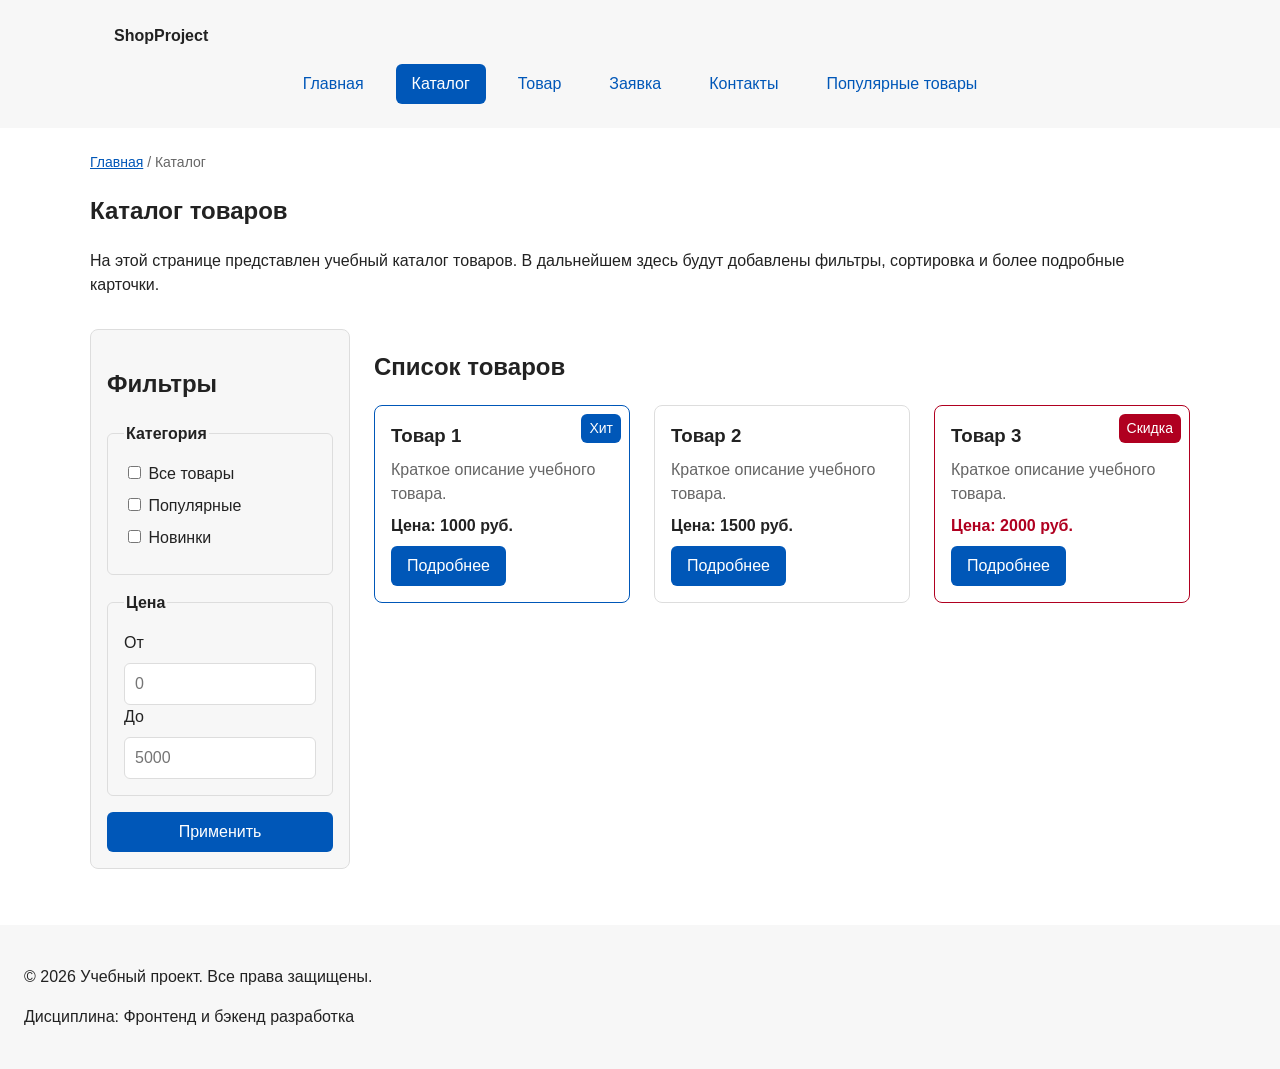
==== commit 723b36b2: "fix: prepare HTML CSS project for submission Co-Authored-By: Claude Opus 5.5 <noreply@anthropic.com>" ====
--- a/catalog.html
+++ b/catalog.html
@@ -20,6 +20,12 @@
             <a class="site-nav__link site-nav__link--active" href="catalog.html">
               Каталог
             </a>
+          </li>
+          <li class="site-nav__item">
+            <a class="site-nav__link" href="product.html">Товар</a>
+          </li>
+          <li class="site-nav__item">
+            <a class="site-nav__link" href="order.html">Заявка</a>
           </li>
           <li class="site-nav__item">
             <a class="site-nav__link" href="contacts.html">Контакты</a>
@@ -77,30 +83,32 @@
             <input id="price-to" name="price-to" type="number" min="0" placeholder="5000">
           </fieldset>
 
-          <button class="button" type="submit">Применить</button>
+          <button class="button button--primary" type="submit">Применить</button>
         </form>
       </aside>
 
       <section class="catalog-products">
         <h2>Список товаров</h2>
         <div class="products-grid">
-          <article class="product-card">
+          <article class="product-card product-card--featured">
+            <span class="product-card__badge">Хит</span>
             <h3 class="product-card__title">Товар 1</h3>
             <p class="product-card__description">Краткое описание учебного товара.</p>
             <p class="product-card__price">Цена: 1000 руб.</p>
-            <a class="button product-card__button" href="index.html#popular">Подробнее</a>
+            <a class="button button--primary product-card__button" href="product.html">Подробнее</a>
           </article>
           <article class="product-card">
             <h3 class="product-card__title">Товар 2</h3>
             <p class="product-card__description">Краткое описание учебного товара.</p>
             <p class="product-card__price">Цена: 1500 руб.</p>
-            <a class="button product-card__button" href="index.html#popular">Подробнее</a>
+            <a class="button button--primary product-card__button" href="product.html">Подробнее</a>
           </article>
-          <article class="product-card">
+          <article class="product-card product-card--discount">
+            <span class="product-card__badge">Скидка</span>
             <h3 class="product-card__title">Товар 3</h3>
             <p class="product-card__description">Краткое описание учебного товара.</p>
             <p class="product-card__price">Цена: 2000 руб.</p>
-            <a class="button product-card__button" href="index.html#popular">Подробнее</a>
+            <a class="button button--primary product-card__button" href="product.html">Подробнее</a>
           </article>
         </div>
       </section>
--- a/css/style.css
+++ b/css/style.css
@@ -178,6 +178,7 @@
    =============================== */
 
 .product-card {
+  position: relative;
   display: flex;
   flex-direction: column;
   gap: var(--space-sm);
@@ -223,6 +224,21 @@
   align-self: flex-start;
 }
 
+.product-card__badge {
+  position: absolute;
+  top: var(--space-sm);
+  right: var(--space-sm);
+  padding: 4px 8px;
+  font-size: 14px;
+  color: var(--color-white);
+  background-color: var(--color-primary);
+  border-radius: var(--radius-sm);
+}
+
+.product-card--discount .product-card__badge {
+  background-color: var(--color-danger);
+}
+
 
 /* ===============================
    7. Сетка товаров (этап 7)
@@ -271,6 +287,9 @@
 
 .catalog-filters {
   grid-area: filters;
+  position: sticky;
+  top: var(--space-md);
+  align-self: start;
   padding: var(--space-md);
   border: 1px solid var(--color-border);
   border-radius: var(--radius-md);
@@ -308,6 +327,62 @@
   border: 1px solid var(--color-border);
   border-radius: var(--radius-sm);
   font: inherit;
+}
+
+
+/* ===============================
+   9.1. Страница товара
+   =============================== */
+
+.product {
+  max-width: var(--container-width);
+  margin: 0 auto var(--space-xl);
+  display: grid;
+  grid-template-columns: 1fr 1fr;
+  gap: var(--space-lg);
+  align-items: start;
+}
+
+.product__image {
+  display: block;
+  width: 100%;
+  height: auto;
+  border-radius: var(--radius-md);
+}
+
+.product__title {
+  margin-top: 0;
+}
+
+.product__description {
+  color: var(--color-muted);
+}
+
+.product__price {
+  font-size: 20px;
+  font-weight: 700;
+}
+
+.product-table {
+  width: 100%;
+  border-collapse: collapse;
+}
+
+.product-table caption {
+  margin-bottom: var(--space-sm);
+  font-weight: 700;
+  text-align: left;
+}
+
+.product-table th,
+.product-table td {
+  padding: var(--space-sm) var(--space-md);
+  border: 1px solid var(--color-border);
+  text-align: left;
+}
+
+.product-table th {
+  background-color: var(--color-surface);
 }
 
 
@@ -444,4 +519,31 @@
   padding: var(--space-md);
   border-left: 4px solid var(--color-success);
   background-color: var(--color-success-bg);
-}+}
+
+
+/* ===============================
+   14. Кнопка «Наверх»
+   =============================== */
+
+.scroll-top {
+  position: fixed;
+  right: var(--space-lg);
+  bottom: var(--space-lg);
+  z-index: 10;
+  padding: var(--space-sm) var(--space-md);
+  color: var(--color-white);
+  background-color: var(--color-primary);
+  border-radius: var(--radius-sm);
+  text-decoration: none;
+}
+
+.scroll-top:hover {
+  color: var(--color-white);
+  background-color: var(--color-primary-dark);
+}
+
+.scroll-top:focus-visible {
+  outline: 2px solid var(--color-primary);
+  outline-offset: 3px;
+}
